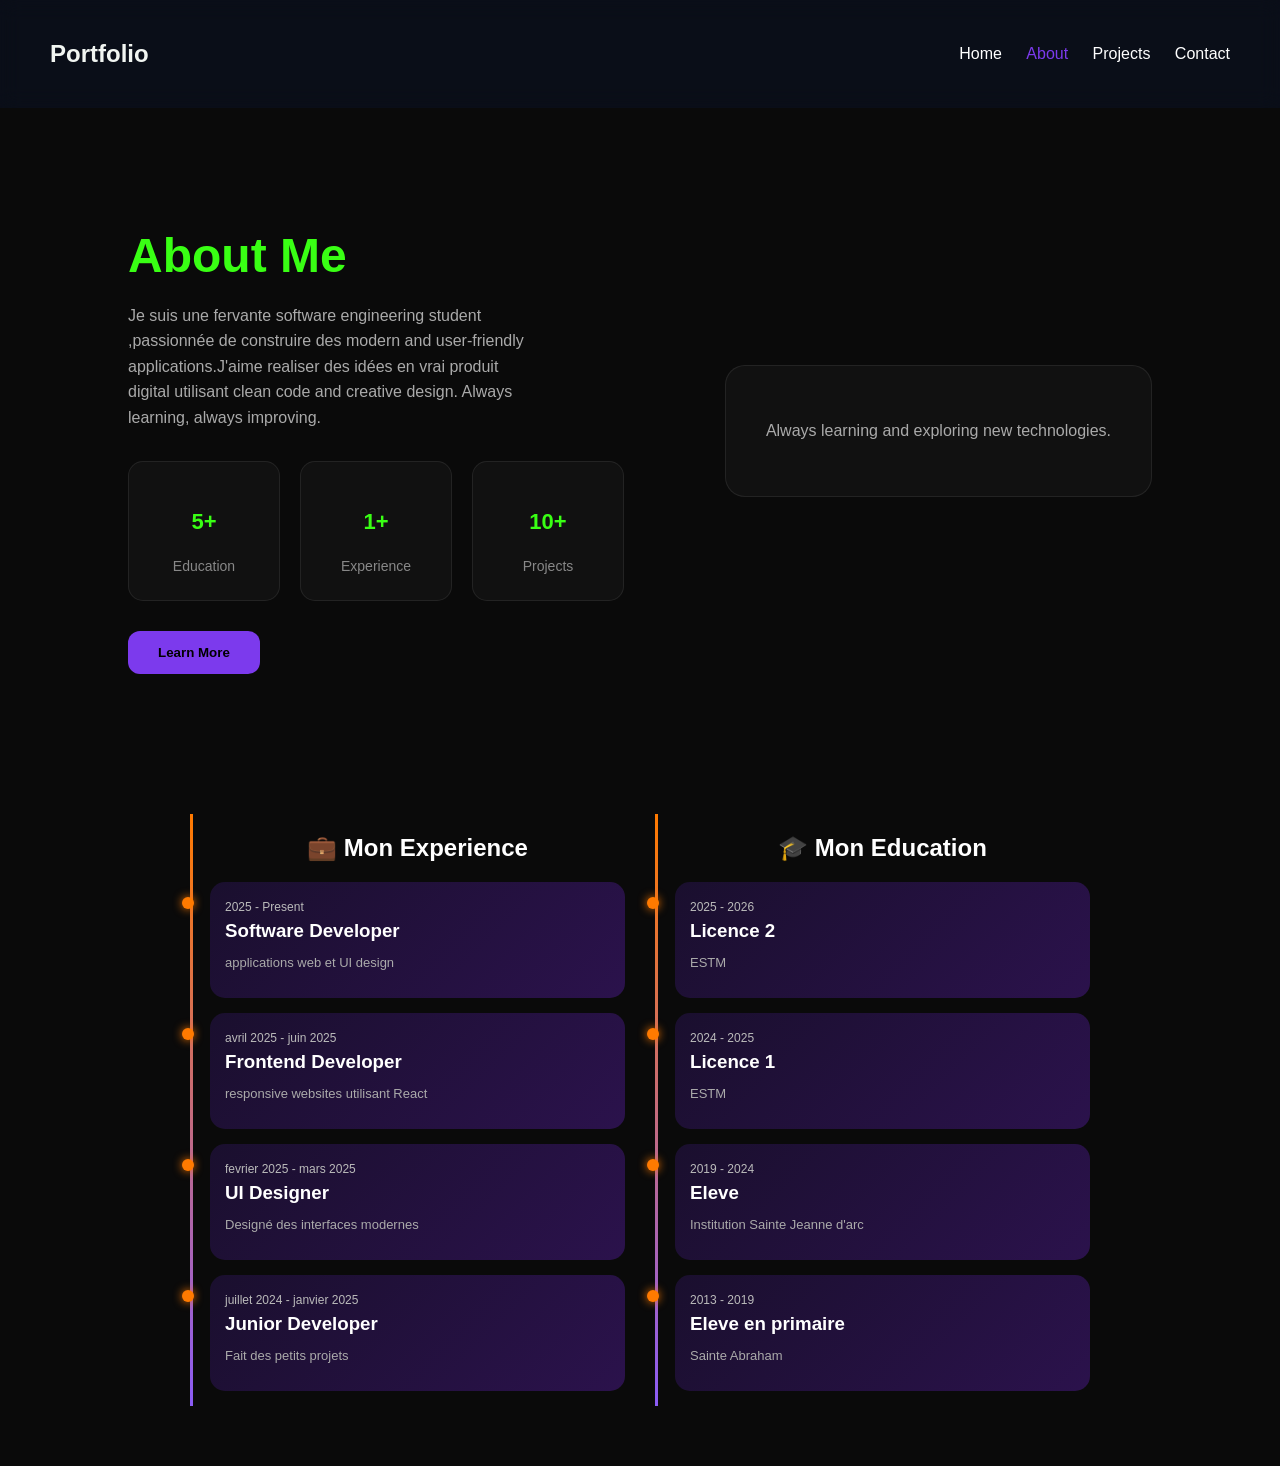
==== about.html @ ea1a0702 "initial commit" ====
<!DOCTYPE html>
<html lang="en">

<head>
    <meta charset="UTF-8">
    <meta name="viewport" content="width=device-width, initial-scale=1.0">
    <title>About Me</title>

    <style>
        /* GLOBAL */
        body {
            margin: 0;
            font-family: 'Poppins', sans-serif;
            background: #0b0f1a;
            color: white;
        }

        /* SECTION */
        /* SECTION */
        .contact.about {
            padding: 80px 10%;
            background: #0a0a0a;
        }

        /* LAYOUT */
        .contact-container {
            display: flex;
            justify-content: space-between;
            align-items: center;
            gap: 50px;
            flex-wrap: wrap;
        }

        /* LEFT */
        .contact-left h1 {
            font-size: 48px;
            color: #39ff14;
            margin-bottom: 20px;
        }

        .contact-left p {
            color: #aaa;
            max-width: 400px;
            line-height: 1.6;
        }

        /* STATS */
        .stats {
            display: flex;
            gap: 20px;
            margin: 30px 0;
        }

        .stat-card {
            background: rgba(255, 255, 255, 0.03);
            padding: 25px;
            border-radius: 15px;
            border: 1px solid rgba(255, 255, 255, 0.08);
            text-align: center;
            min-width: 100px;
        }

        .stat-card h3 {
            color: #39ff14;
            font-size: 22px;
        }

        .stat-card span {
            color: #888;
            font-size: 14px;
        }

        /* BUTTON (exact Submit) */
        .btn {
            background: #7c3aed;
            color: black;
            border: none;
            padding: 14px 30px;
            border-radius: 12px;
            font-weight: bold;
            cursor: pointer;
        }

        /* RIGHT BOX = même style que form */
        .about-box {
            background: rgba(255, 255, 255, 0.03);
            border-radius: 20px;
            padding: 40px;
            border: 1px solid rgba(255, 255, 255, 0.08);
            color: #aaa;
            max-width: 400px;
        }

        /* 🔥 EXPERIENCE SECTION */
        .experience {
            padding: 60px 10%;
            display: flex;
            justify-content: center;
            background-color: #0a0a0a;
        }

        /* GRID */
        .exp-grid {
            display: grid;
            grid-template-columns: 1fr 1fr;
            gap: 30px;
            max-width: 900px;
            width: 100%;
        }

        /* COLUMN */
        .exp-column h2 {
            text-align: center;
            margin-bottom: 20px;
        }

        /* CARD */
        .exp-card {
            background: linear-gradient(135deg, #1a0f2e, #2b124c);
            padding: 15px;
            border-radius: 15px;
            margin-bottom: 15px;
            transition: 0.3s;
        }

        /* HOVER */
        .exp-card:hover {
            transform: translateY(-5px);
            box-shadow: 0 10px 30px rgba(128, 0, 255, 0.4);
        }

        /* TEXT */
        .exp-card span {
            font-size: 12px;
            color: #bbb;
        }

        .exp-card h3 {
            margin: 5px 0;
        }

        .exp-card p {
            font-size: 13px;
            color: #aaa;
        }

        /* RESPONSIVE */
        @media(max-width:768px) {
            .exp-grid {
                grid-template-columns: 1fr;
            }

            .about-container {
                flex-direction: column;
                text-align: center;
            }
        }

        /* ANIMATION BASE */
        .hidden {
            opacity: 0;
            transform: translateY(40px);
            transition: all 0.6s ease;
        }

        .show {
            opacity: 1;
            transform: translateY(0);
        }

        /* TIMELINE */
        .exp-column {
            position: relative;
            padding-left: 20px;
        }

        /* ligne verticale */
        .exp-column::before {
            content: "";
            position: absolute;
            left: 0;
            top: 0;
            width: 3px;
            height: 100%;
            background: linear-gradient(#ff7a00, #8b5cf6);
        }

        /* points */
        .exp-card {
            position: relative;
        }

        .exp-card::before {
            content: "";
            position: absolute;
            left: -28px;
            top: 15px;
            width: 12px;
            height: 12px;
            background: #ff7a00;
            border-radius: 50%;
            box-shadow: 0 0 10px #ff7a00;
        }

        /* NAVBAR */
        .navbar {
            display: flex;
            justify-content: space-between;
            align-items: center;
            padding: 20px 50px;
            background: rgba(0, 0, 0, 0.05);
            backdrop-filter: blur(10px);
            position: sticky;
            top: 0;
            z-index: 100;
        }

        /* LOGO */
        .logo {
            color: #f1f5f1;
        }

        /* MENU */
        nav a {
            margin-left: 20px;
            text-decoration: none;
            color: white;
            transition: 0.3s;
        }

        nav a:hover,
        nav a.active {
            color: #7c3aed;
        }
    </style>
</head>

<body>
    <header class="navbar">
        <h2 class="logo">Portfolio</h2>

        <nav>
            <a href="index.html">Home</a>
            <a href="about.html" class="active">About</a>
            <a href="projects.html">Projects</a>
            <a href="index.html#contact">Contact</a>
        </nav>
    </header>
    <!-- 🔥 ABOUT -->
    <section class="contact about">
        <div class="contact-container">

            <!-- LEFT -->
            <div class="contact-left">
                <h1>About Me</h1>

                <p>
                    Je suis une fervante software engineering student ,passionnée de construire des modern
                    and user-friendly applications.J'aime realiser des idées en vrai produit digital utilisant
                    clean code and creative design. Always learning, always improving.
                </p>

                <!-- STATS -->
                <div class="stats">
                    <div class="stat-card">
                        <h3>5+</h3>
                        <span>Education</span>
                    </div>

                    <div class="stat-card">
                        <h3>1+</h3>
                        <span>Experience</span>
                    </div>

                    <div class="stat-card">
                        <h3>10+</h3>
                        <span>Projects</span>
                    </div>
                </div>

                <button class="btn">Learn More</button>
            </div>

            <!-- RIGHT (comme form box) -->
            <div class="contact-right">
                <div class="about-box">
                    <p>

                        Always learning and exploring new technologies.
                    </p>
                </div>
            </div>

        </div>
    </section>

    <!-- 🔥 EXPERIENCE + EDUCATION -->
    <section class="experience">

        <div class="exp-grid">

            <!-- LEFT -->
            <div class="exp-column">
                <h2>💼 Mon Experience</h2>

                <div class="exp-card hidden">
                    <span>2025 - Present</span>
                    <h3>Software Developer</h3>
                    <p> applications web et UI design</p>
                </div>

                <div class="exp-card hidden">
                    <span> avril 2025 - juin 2025</span>
                    <h3>Frontend Developer</h3>
                    <p> responsive websites utilisant React</p>
                </div>

                <div class="exp-card hidden">
                    <span> fevrier 2025 - mars 2025</span>
                    <h3>UI Designer</h3>
                    <p>Designé des interfaces modernes </p>
                </div>

                <div class="exp-card hidden">
                    <span> juillet 2024 - janvier 2025</span>
                    <h3>Junior Developer</h3>
                    <p>Fait des petits projets</p>
                </div>

            </div>

            <!-- RIGHT -->
            <div class="exp-column">
                <h2>🎓 Mon Education</h2>

                <div class="exp-card hidden">
                    <span>2025 - 2026</span>
                    <h3>Licence 2</h3>
                    <p>ESTM </p>
                </div>

                <div class="exp-card hidden">
                    <span>2024 - 2025</span>
                    <h3>Licence 1</h3>
                    <p>ESTM</p>
                </div>

                <div class="exp-card hidden">
                    <span>2019 - 2024</span>
                    <h3>Eleve</h3>
                    <p>Institution Sainte Jeanne d'arc</p>
                </div>

                <div class="exp-card hidden">
                    <span>2013 - 2019</span>
                    <h3>Eleve en primaire</h3>
                    <p>Sainte Abraham</p>
                </div>

            </div>

        </div>

    </section>
    <script>
        const observer = new IntersectionObserver((entries) => {
            entries.forEach(entry => {
                if (entry.isIntersecting) {
                    entry.target.classList.add("show");
                }
            });
        });

        document.querySelectorAll(".hidden").forEach(el => {
            observer.observe(el);
        });
    </script>
</body>

</html>
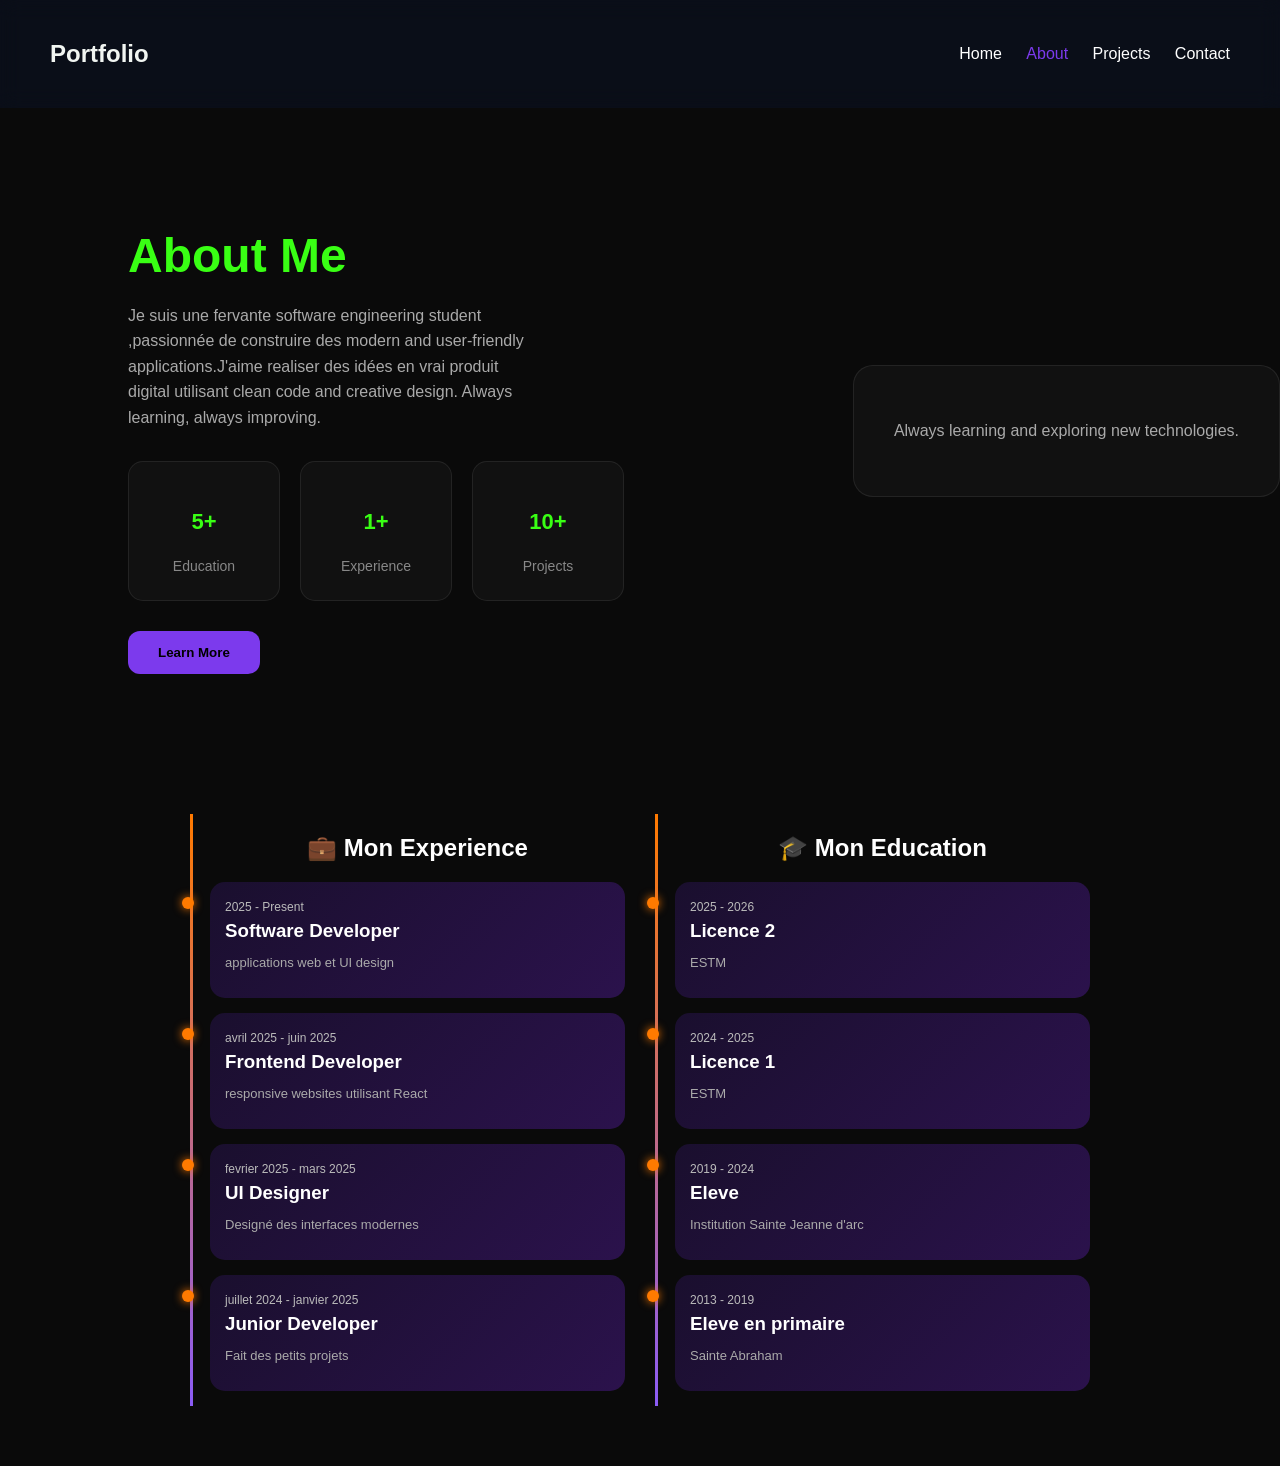
==== commit 8ff643b8: "update esponsive contact and about" ====
--- a/about.html
+++ b/about.html
@@ -13,6 +13,13 @@
             font-family: 'Poppins', sans-serif;
             background: #0b0f1a;
             color: white;
+            overflow-x: hidden;
+        }
+
+        .container {
+            width: 90%;
+            max-width: 1200px;
+            margin: auto;
         }
 
         /* SECTION */
@@ -247,7 +254,7 @@
         </nav>
     </header>
     <!-- 🔥 ABOUT -->
-    <section class="contact about">
+    <section class="contact about container">
         <div class="contact-container">
 
             <!-- LEFT -->
